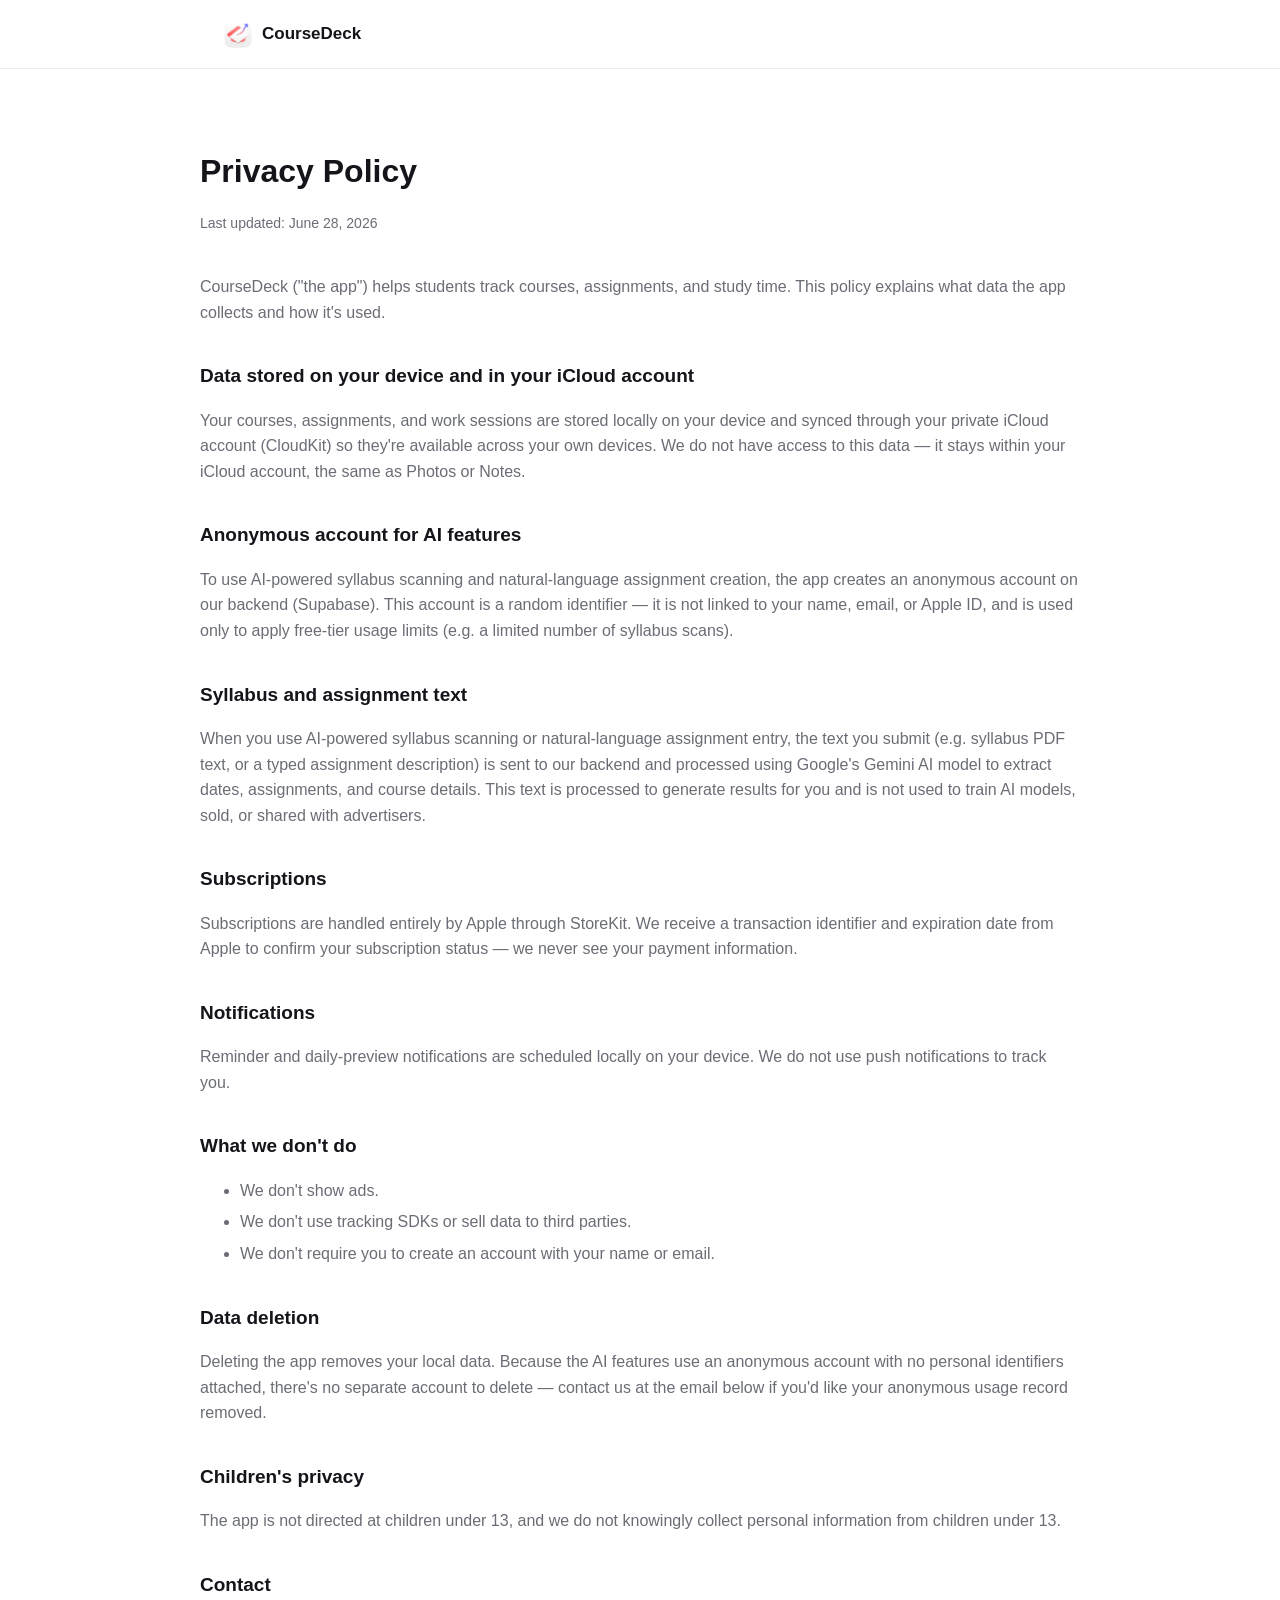
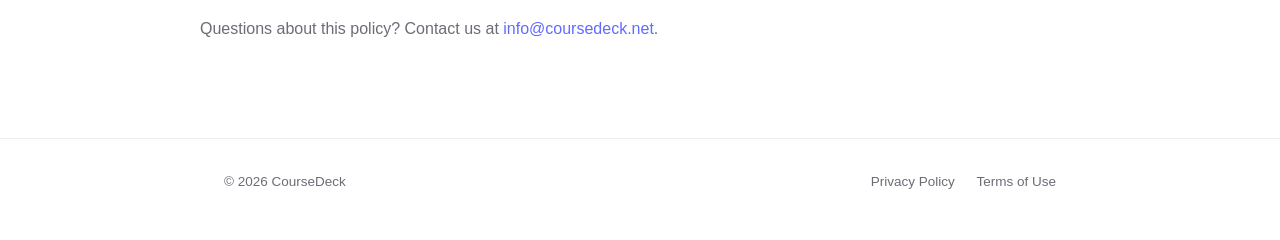
==== privacy-policy.html @ 9a84d42b "Add CourseDeck landing page website Initial commit of the CourseDeck landing page with marketing her" ====
<!DOCTYPE html>
<html lang="en">
<head>
<meta charset="UTF-8">
<meta name="viewport" content="width=device-width, initial-scale=1">
<title>Privacy Policy — CourseDeck</title>
<link rel="icon" href="assets/app-icon.png">
<link rel="stylesheet" href="styles.css">
</head>
<body class="legal">

<header class="site">
  <div class="wrap">
    <a class="brand" href="index.html">
      <img src="assets/app-icon.png" alt="">
      CourseDeck
    </a>
  </div>
</header>

<main class="wrap">
  <h1>Privacy Policy</h1>
  <p class="updated">Last updated: June 28, 2026</p>

  <p>CourseDeck ("the app") helps students track courses, assignments, and study time. This policy explains what data the app collects and how it's used.</p>

  <h2>Data stored on your device and in your iCloud account</h2>
  <p>Your courses, assignments, and work sessions are stored locally on your device and synced through your private iCloud account (CloudKit) so they're available across your own devices. We do not have access to this data — it stays within your iCloud account, the same as Photos or Notes.</p>

  <h2>Anonymous account for AI features</h2>
  <p>To use AI-powered syllabus scanning and natural-language assignment creation, the app creates an anonymous account on our backend (Supabase). This account is a random identifier — it is not linked to your name, email, or Apple ID, and is used only to apply free-tier usage limits (e.g. a limited number of syllabus scans).</p>

  <h2>Syllabus and assignment text</h2>
  <p>When you use AI-powered syllabus scanning or natural-language assignment entry, the text you submit (e.g. syllabus PDF text, or a typed assignment description) is sent to our backend and processed using Google's Gemini AI model to extract dates, assignments, and course details. This text is processed to generate results for you and is not used to train AI models, sold, or shared with advertisers.</p>

  <h2>Subscriptions</h2>
  <p>Subscriptions are handled entirely by Apple through StoreKit. We receive a transaction identifier and expiration date from Apple to confirm your subscription status — we never see your payment information.</p>

  <h2>Notifications</h2>
  <p>Reminder and daily-preview notifications are scheduled locally on your device. We do not use push notifications to track you.</p>

  <h2>What we don't do</h2>
  <ul>
    <li>We don't show ads.</li>
    <li>We don't use tracking SDKs or sell data to third parties.</li>
    <li>We don't require you to create an account with your name or email.</li>
  </ul>

  <h2>Data deletion</h2>
  <p>Deleting the app removes your local data. Because the AI features use an anonymous account with no personal identifiers attached, there's no separate account to delete — contact us at the email below if you'd like your anonymous usage record removed.</p>

  <h2>Children's privacy</h2>
  <p>The app is not directed at children under 13, and we do not knowingly collect personal information from children under 13.</p>

  <h2>Contact</h2>
  <p>Questions about this policy? Contact us at <a href="mailto:info@coursedeck.net">info@coursedeck.net</a>.</p>
</main>

<footer class="site">
  <div class="wrap">
    <span>&copy; 2026 CourseDeck</span>
    <nav>
      <a href="privacy-policy.html">Privacy Policy</a>
      <a href="terms-of-use.html">Terms of Use</a>
    </nav>
  </div>
</footer>

</body>
</html>
---- styles.css ----
:root {
  --bg: #ffffff;
  --bg-soft: #f5f5ff;
  --text: #14151a;
  --text-dim: #6b6d76;
  --accent: #626aff;
  --accent-text: #ffffff;
  --accent-soft: rgba(98, 106, 255, 0.1);
  --border: rgba(20, 21, 26, 0.08);
  --max-width: 880px;
}

* {
  box-sizing: border-box;
}

body {
  margin: 0;
  font-family: -apple-system, BlinkMacSystemFont, "SF Pro Text", "Segoe UI", Helvetica, Arial, sans-serif;
  background: var(--bg);
  color: var(--text);
  line-height: 1.6;
}

a {
  color: var(--accent);
  text-decoration: none;
}

a:hover {
  text-decoration: underline;
}

.wrap {
  max-width: var(--max-width);
  margin: 0 auto;
  padding: 0 24px;
}

header.site {
  border-bottom: 1px solid var(--border);
  padding: 20px 0;
}

header.site .wrap {
  display: flex;
  align-items: center;
  justify-content: space-between;
}

.brand {
  display: flex;
  align-items: center;
  gap: 10px;
  font-weight: 600;
  font-size: 17px;
  color: var(--text);
}

.brand img {
  width: 28px;
  height: 28px;
  border-radius: 7px;
}

.hero {
  padding: 88px 0 64px;
  text-align: center;
}

.hero img.icon {
  width: 96px;
  height: 96px;
  border-radius: 22px;
  margin-bottom: 28px;
  box-shadow: 0 12px 32px rgba(98, 106, 255, 0.25);
}

.hero h1 {
  font-size: 44px;
  line-height: 1.15;
  margin: 0 0 16px;
  letter-spacing: -0.02em;
}

.hero p.tagline {
  font-size: 19px;
  color: var(--text-dim);
  max-width: 540px;
  margin: 0 auto 32px;
}

.cta-row {
  display: flex;
  gap: 14px;
  justify-content: center;
  flex-wrap: wrap;
}

.btn {
  display: inline-block;
  padding: 13px 26px;
  border-radius: 12px;
  font-weight: 600;
  font-size: 15px;
}

.btn-primary {
  background: var(--accent);
  color: var(--accent-text);
}

.btn-primary:hover {
  background: #4f57e0;
  text-decoration: none;
}

.btn-secondary {
  background: var(--bg-soft);
  border: 1px solid var(--border);
  color: var(--text);
}

.btn-secondary:hover {
  border-color: var(--accent);
  text-decoration: none;
}

.section-title {
  font-size: 28px;
  text-align: center;
  margin: 0 0 12px;
  letter-spacing: -0.01em;
}

.section-sub {
  text-align: center;
  color: var(--text-dim);
  font-size: 16px;
  max-width: 480px;
  margin: 0 auto 40px;
}

@media (max-width: 640px) {
  .hero h1 {
    font-size: 32px;
  }
}

section.pricing {
  padding: 0 0 88px;
}

.compare-wrap {
  overflow-x: auto;
  border: 1px solid var(--border);
  border-radius: 16px;
}

table.compare {
  width: 100%;
  border-collapse: collapse;
  min-width: 480px;
}

table.compare th,
table.compare td {
  padding: 14px 18px;
  text-align: center;
  font-size: 14.5px;
  border-bottom: 1px solid var(--border);
  white-space: nowrap;
}

table.compare th.feature-col,
table.compare td.feature-col {
  text-align: left;
  white-space: normal;
}

table.compare td.feature-col {
  color: var(--text);
}

table.compare tbody tr:last-child td {
  border-bottom: none;
}

table.compare thead th {
  padding-top: 20px;
  padding-bottom: 16px;
}

table.compare th.plan-pro,
table.compare td.plan-pro-cell {
  background: var(--accent-soft);
}

.plan-name {
  font-weight: 700;
  font-size: 16px;
}

.plan-price {
  font-size: 12.5px;
  font-weight: 400;
  color: var(--text-dim);
  margin-top: 2px;
}

table.compare .check {
  color: var(--accent);
  font-weight: 700;
}

table.compare .dash {
  color: var(--text-dim);
}

p.note {
  color: var(--text-dim);
  font-size: 13.5px;
  text-align: center;
  margin-top: 20px;
}

footer.site {
  border-top: 1px solid var(--border);
  padding: 32px 0 48px;
  color: var(--text-dim);
  font-size: 13.5px;
}

footer.site .wrap {
  display: flex;
  justify-content: space-between;
  flex-wrap: wrap;
  gap: 12px;
}

footer.site nav a {
  color: var(--text-dim);
  margin-left: 18px;
}

footer.site nav a:first-child {
  margin-left: 0;
}

.legal main {
  padding: 56px 0 80px;
}

.legal h1 {
  font-size: 32px;
  margin-bottom: 4px;
}

.legal .updated {
  color: var(--text-dim);
  font-size: 14px;
  margin-bottom: 40px;
}

.legal h2 {
  font-size: 19px;
  margin-top: 36px;
}

.legal ul {
  color: var(--text-dim);
}

.legal p {
  color: var(--text-dim);
}

.legal li {
  margin-bottom: 6px;
}
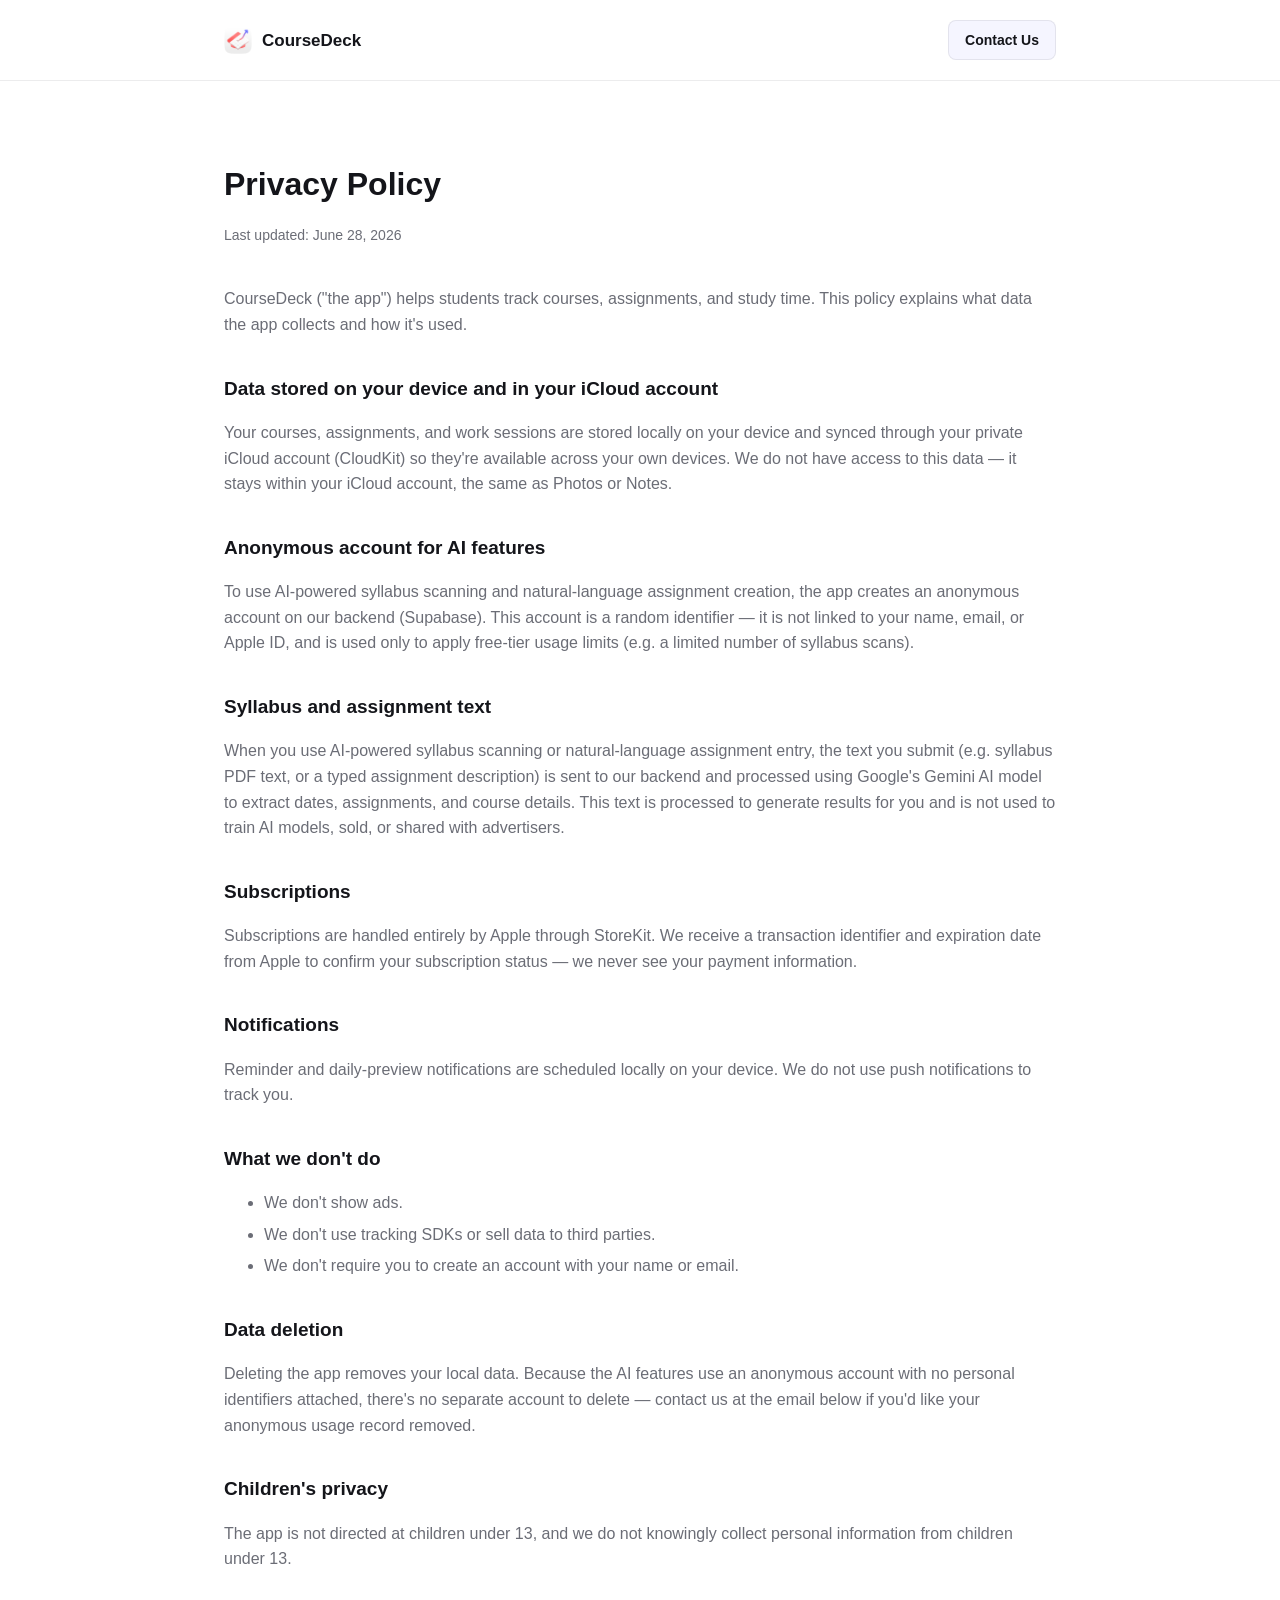
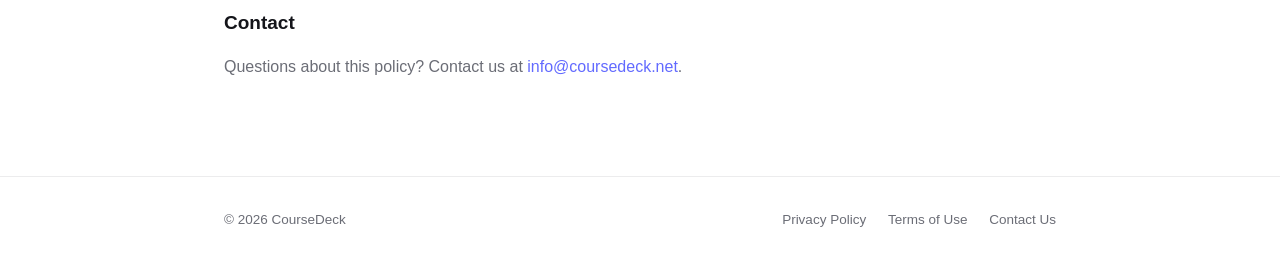
==== commit 09645a61: "Add Contact Us link to all pages Add a 'Contact Us' navigation link to the header and footer of all " ====
--- a/privacy-policy.html
+++ b/privacy-policy.html
@@ -11,10 +11,11 @@
 
 <header class="site">
   <div class="wrap">
-    <a class="brand" href="index.html">
+    <a class="brand" href="/">
       <img src="assets/app-icon.png" alt="">
       CourseDeck
     </a>
+    <a class="btn-nav" href="mailto:info@coursedeck.net">Contact Us</a>
   </div>
 </header>
 
@@ -60,8 +61,9 @@
   <div class="wrap">
     <span>&copy; 2026 CourseDeck</span>
     <nav>
-      <a href="privacy-policy.html">Privacy Policy</a>
-      <a href="terms-of-use.html">Terms of Use</a>
+      <a href="privacy-policy">Privacy Policy</a>
+      <a href="terms-of-use">Terms of Use</a>
+      <a href="mailto:info@coursedeck.net">Contact Us</a>
     </nav>
   </div>
 </footer>
--- a/styles.css
+++ b/styles.css
@@ -103,6 +103,7 @@
   border-radius: 12px;
   font-weight: 600;
   font-size: 15px;
+  transition: all 0.2s ease;
 }
 
 .btn-primary {
@@ -126,6 +127,25 @@
   text-decoration: none;
 }
 
+.btn-nav {
+  display: inline-block;
+  padding: 8px 16px;
+  border-radius: 8px;
+  font-weight: 600;
+  font-size: 14px;
+  background: var(--bg-soft);
+  border: 1px solid var(--border);
+  color: var(--text);
+  transition: all 0.2s ease;
+}
+
+.btn-nav:hover {
+  border-color: var(--accent);
+  background: var(--accent);
+  color: var(--accent-text);
+  text-decoration: none;
+}
+
 .section-title {
   font-size: 28px;
   text-align: center;
@@ -142,6 +162,9 @@
 }
 
 @media (max-width: 640px) {
+  .wrap {
+    padding: 0 20px;
+  }
   .hero h1 {
     font-size: 32px;
   }
@@ -248,7 +271,8 @@
 }
 
 .legal main {
-  padding: 56px 0 80px;
+  padding-top: 56px;
+  padding-bottom: 80px;
 }
 
 .legal h1 {
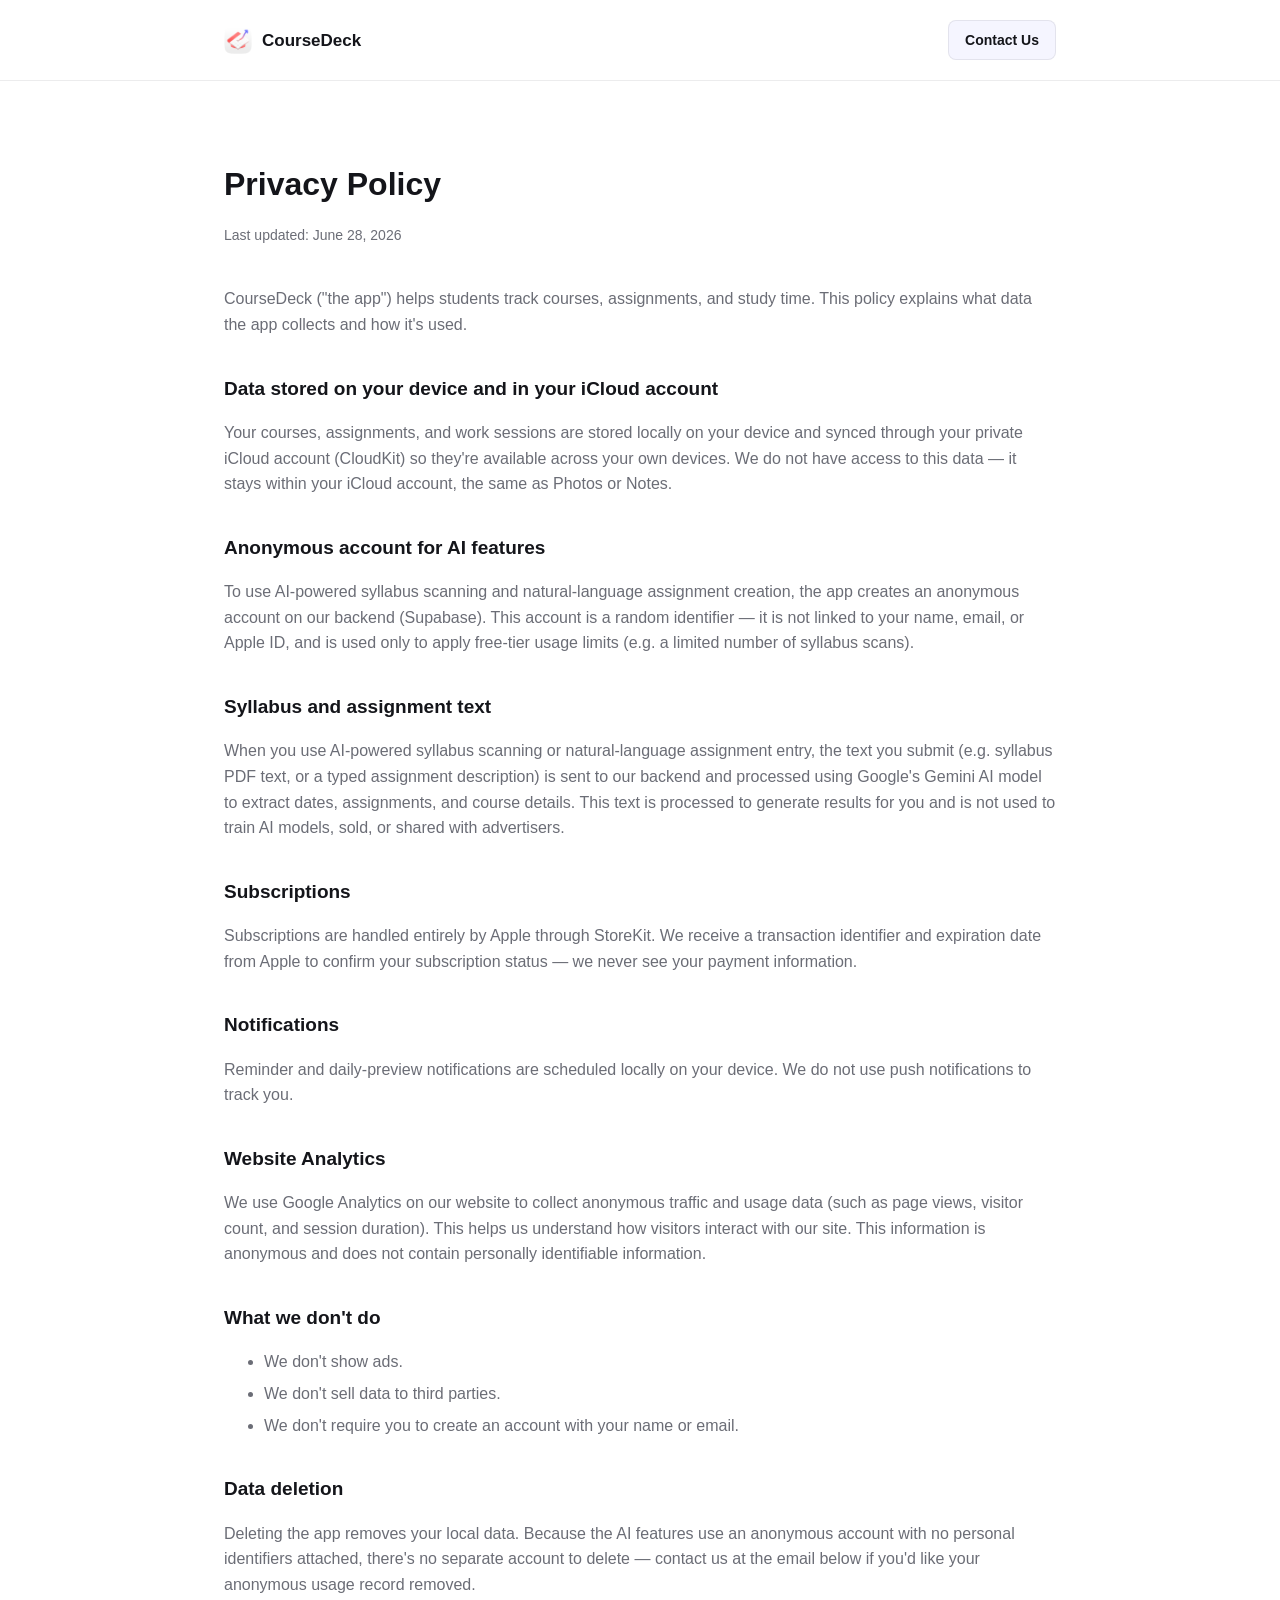
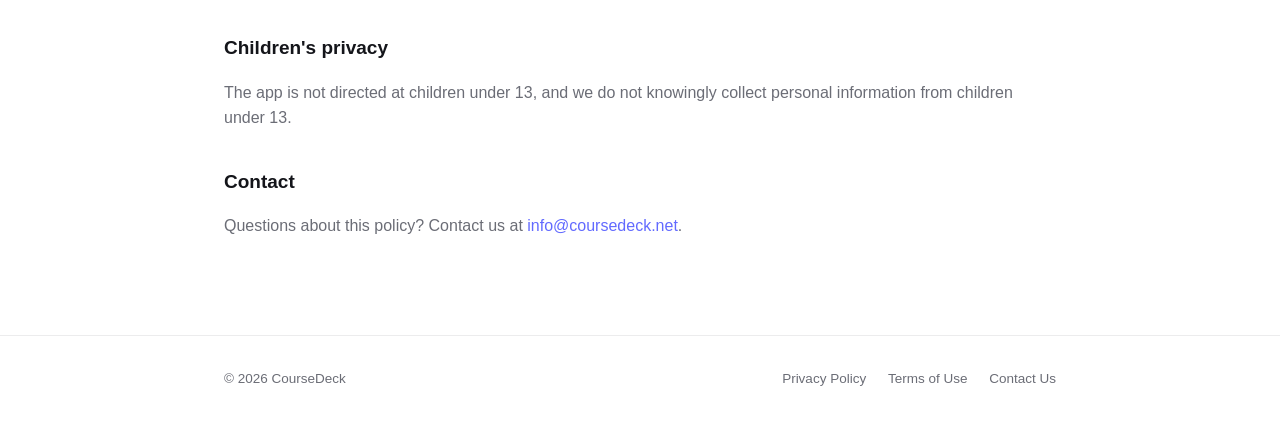
==== commit 0aa89af1: "Add Google Analytics gtag to site pages Insert Google Analytics gtag (G-LG3X4J17KY) snippet into ind" ====
--- a/privacy-policy.html
+++ b/privacy-policy.html
@@ -6,6 +6,15 @@
 <title>Privacy Policy — CourseDeck</title>
 <link rel="icon" href="assets/app-icon.png">
 <link rel="stylesheet" href="styles.css">
+<!-- Google tag (gtag.js) -->
+<script async src="https://www.googletagmanager.com/gtag/js?id=G-LG3X4J17KY"></script>
+<script>
+  window.dataLayer = window.dataLayer || [];
+  function gtag(){dataLayer.push(arguments);}
+  gtag('js', new Date());
+
+  gtag('config', 'G-LG3X4J17KY');
+</script>
 </head>
 <body class="legal">
 
@@ -40,10 +49,13 @@
   <h2>Notifications</h2>
   <p>Reminder and daily-preview notifications are scheduled locally on your device. We do not use push notifications to track you.</p>
 
+  <h2>Website Analytics</h2>
+  <p>We use Google Analytics on our website to collect anonymous traffic and usage data (such as page views, visitor count, and session duration). This helps us understand how visitors interact with our site. This information is anonymous and does not contain personally identifiable information.</p>
+
   <h2>What we don't do</h2>
   <ul>
     <li>We don't show ads.</li>
-    <li>We don't use tracking SDKs or sell data to third parties.</li>
+    <li>We don't sell data to third parties.</li>
     <li>We don't require you to create an account with your name or email.</li>
   </ul>
 
